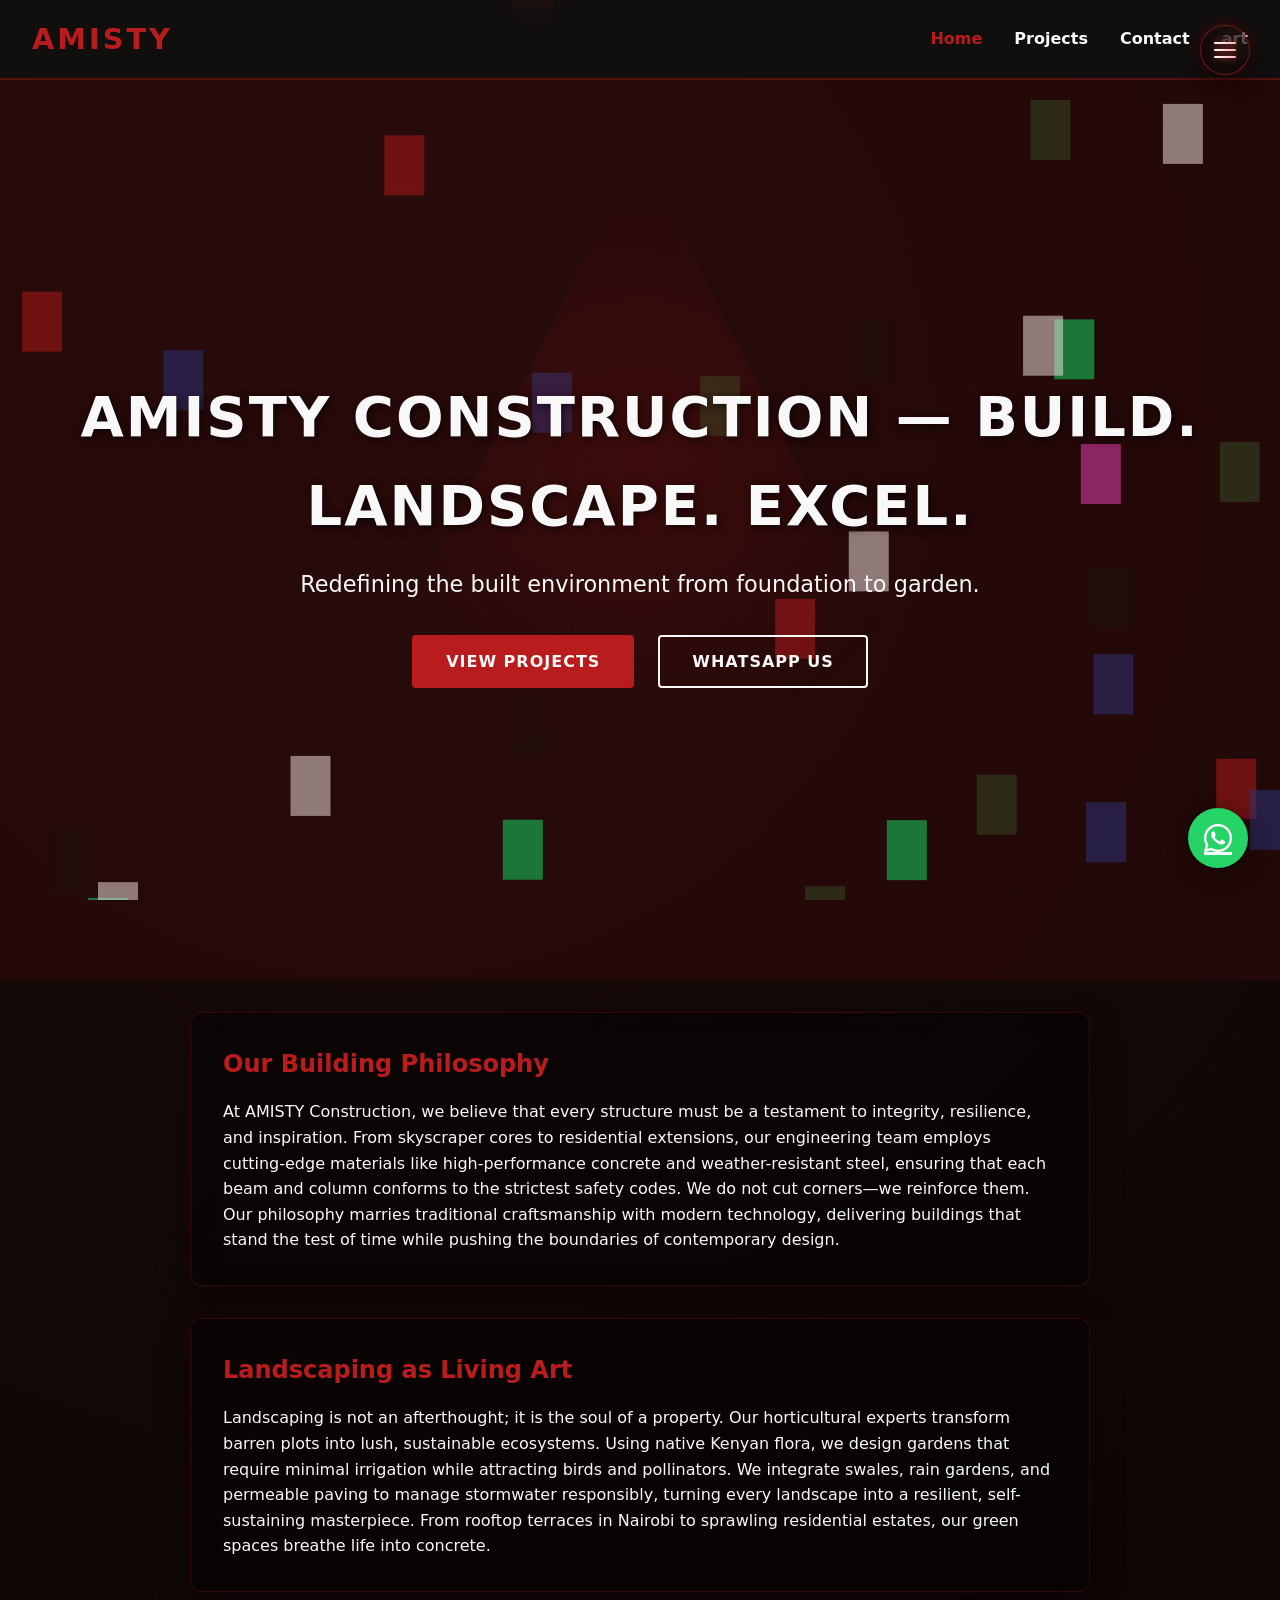
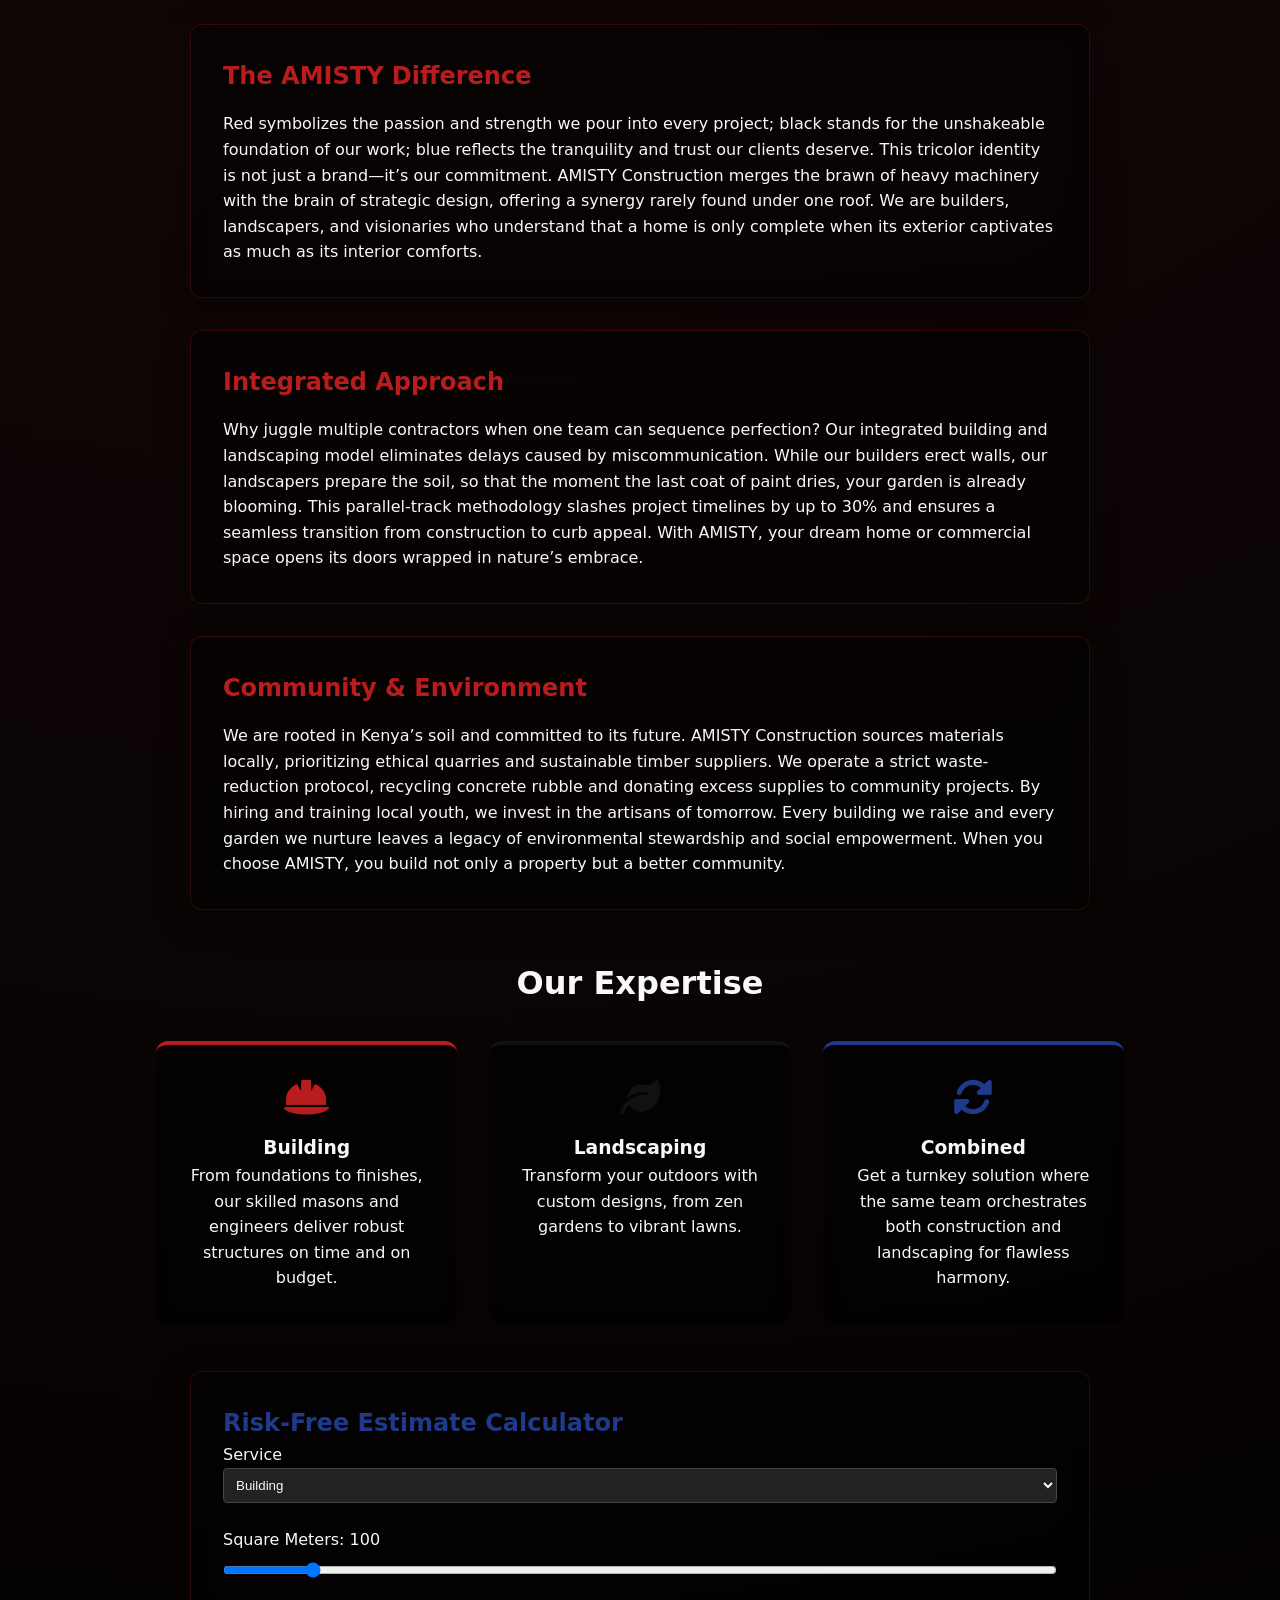
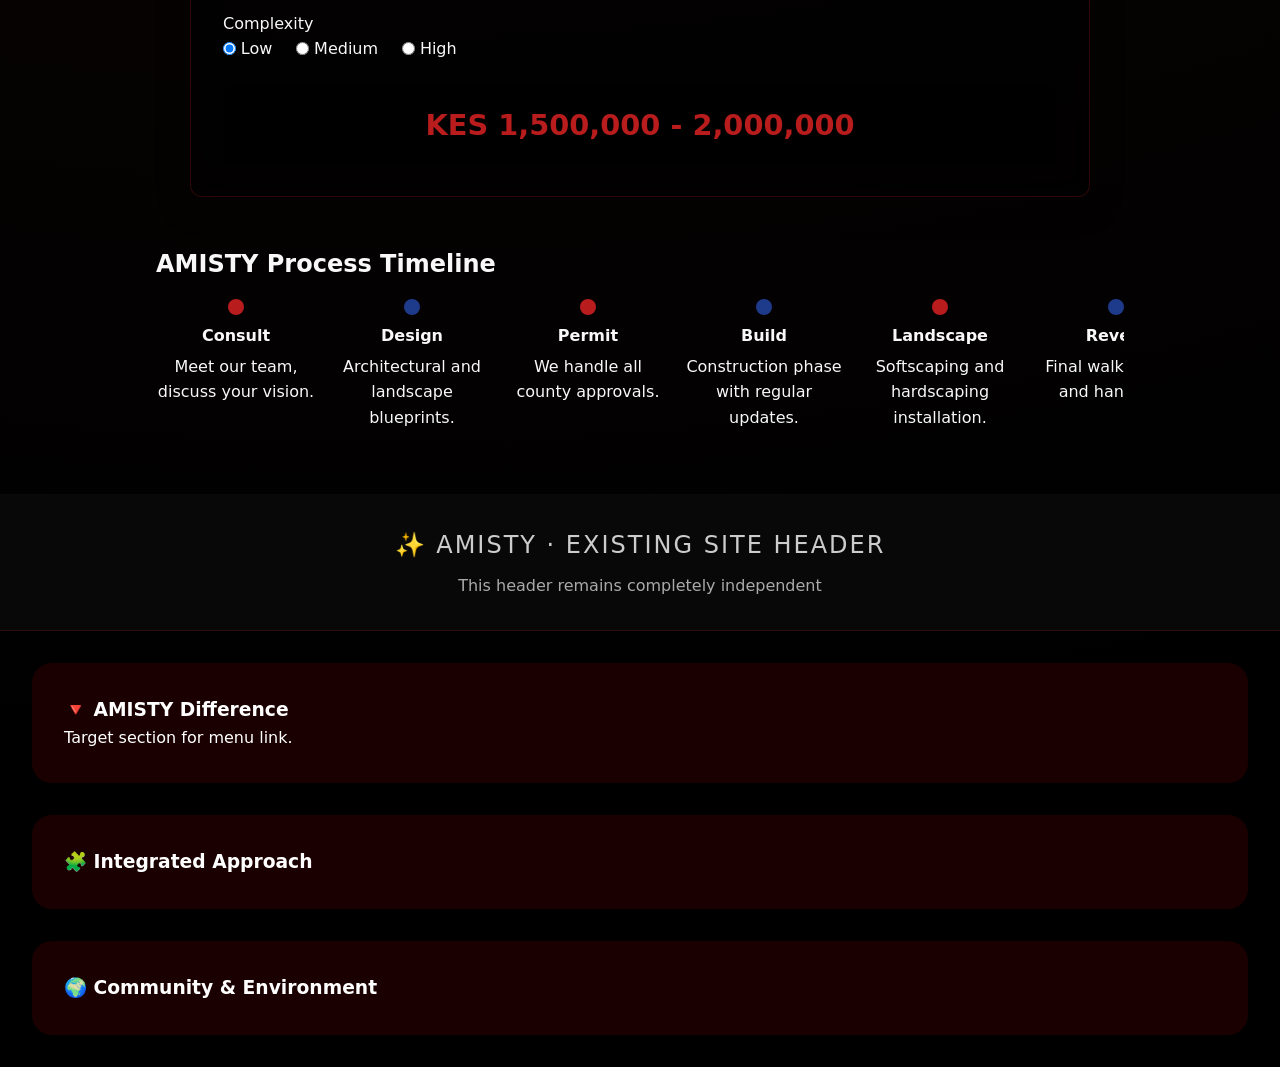
==== index.html @ 43aec853 "Add files via upload" ====
<!DOCTYPE html>
<html lang="en">
<head>



  <!-- ============ SEO & GOOGLE INDEXING META TAGS ============ -->
<!-- Primary Meta Tags -->
<meta name="title" content="AMISTY Construction | Professional Building & Landscaping Services Kenya">
<meta name="description" content="AMISTY Construction offers professional building and landscaping services in Kenya. Transform your space with expert construction, renovation, and landscape design. Contact us at 0705455312.">
<meta name="keywords" content="construction Kenya, building services Kenya, landscaping Kenya, AMISTY construction, Nairobi construction, building contractors Kenya, landscape design Kenya, home renovation Kenya">
<meta name="author" content="AMISTY Construction">
<meta name="robots" content="index, follow, max-snippet:-1, max-image-preview:large, max-video-preview:-1">
<meta name="googlebot" content="index, follow">
<meta name="language" content="English">
<meta name="revisit-after" content="7 days">
<meta name="rating" content="General">

<!-- Open Graph / Facebook -->
<meta property="og:type" content="website">
<meta property="og:url" content="https://amisty.co.ke/">
<meta property="og:title" content="AMISTY Construction | Professional Building & Landscaping Services">
<meta property="og:description" content="Transform your space with AMISTY Construction. Expert building, renovation, and landscaping services in Kenya. Quality craftsmanship guaranteed.">
<meta property="og:image" content="https://amisty.co.ke/images/amisty-og-image.jpg">
<meta property="og:site_name" content="AMISTY Construction">
<meta property="og:locale" content="en_KE">
<meta property="og:image:width" content="1200">
<meta property="og:image:height" content="630">

<!-- Twitter -->
<meta property="twitter:card" content="summary_large_image">
<meta property="twitter:url" content="https://amisty.co.ke/">
<meta property="twitter:title" content="AMISTY Construction | Building & Landscaping Kenya">
<meta property="twitter:description" content="Professional building and landscaping services in Kenya. Quality construction, renovation, and landscape design.">
<meta property="twitter:image" content="https://amisty.co.ke/images/amisty-og-image.jpg">

<!-- Geo Tags for Kenya -->
<meta name="geo.region" content="KE">
<meta name="geo.placename" content="Nairobi">
<meta name="geo.position" content="-1.2921;36.8219">
<meta name="ICBM" content="-1.2921, 36.8219">

<!-- Canonical URL -->
<link rel="canonical" href="https://amisty.co.ke/">

<!-- Google Site Verification (Replace with your code from Google Search Console) -->
<meta name="google-site-verification" content="YOUR_GOOGLE_VERIFICATION_CODE">

<!-- Schema.org Structured Data -->
<script type="application/ld+json">
{
  "@context": "https://schema.org",
  "@type": "LocalBusiness",
  "name": "AMISTY Construction",
  "description": "Professional building and landscaping services in Kenya",
  "url": "https://amisty.co.ke",
  "telephone": "+254705455312",
  "email": "hello@amisty.co.ke",
  "address": {
    "@type": "PostalAddress",
    "addressLocality": "Nairobi",
    "addressCountry": "KE"
  },
  "openingHoursSpecification": [
    {
      "@type": "OpeningHoursSpecification",
      "dayOfWeek": ["Monday", "Tuesday", "Wednesday", "Thursday", "Friday"],
      "opens": "08:00",
      "closes": "18:00"
    },
    {
      "@type": "OpeningHoursSpecification",
      "dayOfWeek": "Saturday",
      "opens": "09:00",
      "closes": "14:00"
    }
  ],
  "priceRange": "$$",
  "areaServed": {
    "@type": "Country",
    "name": "Kenya"
  },
  "sameAs": [
    "https://www.facebook.com/amistyconstruction",
    "https://www.instagram.com/amistyconstruction",
    "https://twitter.com/amistybuild"
  ]
}
</script>

<!-- Favicon -->
<link rel="icon" type="image/x-icon" href="/favicon.ico">
<link rel="apple-touch-icon" href="/apple-touch-icon.png">

<!-- PWA Manifest -->
<link rel="manifest" href="/manifest.json">



  <meta charset="UTF-8">
  <meta name="viewport" content="width=device-width, initial-scale=1.0">
  <title>AMISTY Construction - Home</title>
  <link href="https://fonts.googleapis.com/css2?family=Montserrat:wght@400;600;700;900&display=swap" rel="stylesheet">
  <link rel="stylesheet" href="https://cdnjs.cloudflare.com/ajax/libs/font-awesome/6.0.0-beta3/css/all.min.css">
  <link rel="stylesheet" href="css/style-home.css">
</head>
<body>
  <canvas id="bg-canvas"></canvas>
  <div class="tilt-shape"></div>

  <header class="site-header">
    <div class="logo">AMISTY</div>
    <button class="hamburger" aria-label="Menu">&#9776;</button>
    <nav class="main-nav">
      <ul>
        <li><a href="index.html" class="active">Home</a></li>
        <li><a href="projects.html">Projects</a></li>
        <li><a href="contact.html">Contact</a></li>
                <li><a href="#art">art</a></li>
      </ul>
    </nav>
  </header>

  <a href="https://wa.me/254705455312?text=Hello%20AMISTY%20Construction%2C%20I%27m%20interested%20in%20your%20services.%20Please%20contact%20me." class="whatsapp-float" target="_blank" rel="noopener" aria-label="WhatsApp">
    <i class="fab fa-whatsapp"></i>
  </a>

  <main>
    <!-- Hero Video Section -->
    <section class="hero">
      <video autoplay muted loop playsinline class="hero-video">
        <source src="constructionvideo.mp4" type="video/mp4">
      </video>
      <div class="hero-overlay"></div>



</div>

      <div class="hero-content">
        <h1>AMISTY CONSTRUCTION — BUILD. LANDSCAPE. EXCEL.</h1>
        <p class="hero-sub">Redefining the built environment from foundation to garden.</p>
        <div class="hero-buttons">
          <a href="projects.html" class="btn btn-red">View Projects</a>
          <a href="https://wa.me/254705455312?text=Hello%20AMISTY%20Construction%2C%20I%27m%20interested%20in%20your%20services.%20Please%20contact%20me." class="btn btn-outline">WhatsApp Us</a>
        </div>
      </div>
    </section>

    <!-- Content Paragraphs -->
    <section id="philosophy" class="content-section glass-card fade-in">
      <h2>Our Building Philosophy</h2>
      <p>At AMISTY Construction, we believe that every structure must be a testament to integrity, resilience, and inspiration. From skyscraper cores to residential extensions, our engineering team employs cutting-edge materials like high-performance concrete and weather-resistant steel, ensuring that each beam and column conforms to the strictest safety codes. We do not cut corners—we reinforce them. Our philosophy marries traditional craftsmanship with modern technology, delivering buildings that stand the test of time while pushing the boundaries of contemporary design.</p>
    </section>

    <section id="art" class="content-section glass-card fade-in">
      <h2>Landscaping as Living Art</h2>
      <p>Landscaping is not an afterthought; it is the soul of a property. Our horticultural experts transform barren plots into lush, sustainable ecosystems. Using native Kenyan flora, we design gardens that require minimal irrigation while attracting birds and pollinators. We integrate swales, rain gardens, and permeable paving to manage stormwater responsibly, turning every landscape into a resilient, self-sustaining masterpiece. From rooftop terraces in Nairobi to sprawling residential estates, our green spaces breathe life into concrete.</p>
    </section>

    <section id="difference" class="content-section glass-card fade-in">
      <h2>The AMISTY Difference</h2>
      <p>Red symbolizes the passion and strength we pour into every project; black stands for the unshakeable foundation of our work; blue reflects the tranquility and trust our clients deserve. This tricolor identity is not just a brand—it’s our commitment. AMISTY Construction merges the brawn of heavy machinery with the brain of strategic design, offering a synergy rarely found under one roof. We are builders, landscapers, and visionaries who understand that a home is only complete when its exterior captivates as much as its interior comforts.</p>
    </section>

    <section id="iapproach" class="content-section glass-card fade-in">
      <h2>Integrated Approach</h2>
      <p>Why juggle multiple contractors when one team can sequence perfection? Our integrated building and landscaping model eliminates delays caused by miscommunication. While our builders erect walls, our landscapers prepare the soil, so that the moment the last coat of paint dries, your garden is already blooming. This parallel-track methodology slashes project timelines by up to 30% and ensures a seamless transition from construction to curb appeal. With AMISTY, your dream home or commercial space opens its doors wrapped in nature’s embrace.</p>
    </section>

    <section id="environment" class="content-section glass-card fade-in">
      <h2>Community & Environment</h2>
      <p>We are rooted in Kenya’s soil and committed to its future. AMISTY Construction sources materials locally, prioritizing ethical quarries and sustainable timber suppliers. We operate a strict waste-reduction protocol, recycling concrete rubble and donating excess supplies to community projects. By hiring and training local youth, we invest in the artisans of tomorrow. Every building we raise and every garden we nurture leaves a legacy of environmental stewardship and social empowerment. When you choose AMISTY, you build not only a property but a better community.</p>
    </section>

    <!-- Dual-service split -->
    <section class="service-split fade-in">
      <h2>Our Expertise</h2>
      <div class="service-cards">
        <div class="service-card building">
          <i class="fas fa-hard-hat"></i>
          <h3>Building</h3>
          <p>From foundations to finishes, our skilled masons and engineers deliver robust structures on time and on budget.</p>
        </div>
        <div class="service-card landscaping">
          <i class="fas fa-leaf"></i>
          <h3>Landscaping</h3>
          <p>Transform your outdoors with custom designs, from zen gardens to vibrant lawns.</p>
        </div>
        <div class="service-card combined">
          <i class="fas fa-sync-alt"></i>
          <h3>Combined</h3>
          <p>Get a turnkey solution where the same team orchestrates both construction and landscaping for flawless harmony.</p>
        </div>
      </div>
    </section>

    <!-- Risk-free Estimate Calculator -->
    <section class="calculator glass-card fade-in">
      <h2>Risk-Free Estimate Calculator</h2>
      <form id="estimate-form">
        <div class="form-group">
          <label for="service">Service</label>
          <select id="service" name="service">
            <option value="building">Building</option>
            <option value="landscaping">Landscaping</option>
            <option value="both">Both</option>
          </select>
        </div>
        <div class="form-group">
          <label for="sqm">Square Meters: <span id="sqm-value">100</span></label>
          <input type="range" id="sqm" name="sqm" min="10" max="1000" value="100" step="10">
        </div>
        <fieldset class="complexity-group">
          <legend>Complexity</legend>
          <label class="radio-label"><input type="radio" name="complexity" value="low" checked> Low</label>
          <label class="radio-label"><input type="radio" name="complexity" value="med"> Medium</label>
          <label class="radio-label"><input type="radio" name="complexity" value="high"> High</label>
        </fieldset>
        <div id="estimate-result" class="estimate-output">KES 2,500,000 - 3,200,000</div>
      </form>
    </section>

    <!-- Process Timeline -->
    <section class="process fade-in">
      <h2>AMISTY Process Timeline</h2>
      <div class="timeline">
        <div class="step">
          <div class="dot red-dot"></div>
          <span class="step-title">Consult</span>
          <p>Meet our team, discuss your vision.</p>
        </div>
        <div class="step">
          <div class="dot blue-dot"></div>
          <span class="step-title">Design</span>
          <p>Architectural and landscape blueprints.</p>
        </div>
        <div class="step">
          <div class="dot red-dot"></div>
          <span class="step-title">Permit</span>
          <p>We handle all county approvals.</p>
        </div>
        <div class="step">
          <div class="dot blue-dot"></div>
          <span class="step-title">Build</span>
          <p>Construction phase with regular updates.</p>
        </div>
        <div class="step">
          <div class="dot red-dot"></div>
          <span class="step-title">Landscape</span>
          <p>Softscaping and hardscaping installation.</p>
        </div>
        <div class="step">
          <div class="dot blue-dot"></div>
          <span class="step-title">Reveal</span>
          <p>Final walkthrough and handover.</p>
        </div>
      </div>
    </section>
  </main>














 <style>
    * {
      margin: 0;
      padding: 0;
      box-sizing: border-box;
    }

    body {
      /* Dark background to make glass effect visible */
      background: #0a0a0a;
      font-family: 'Segoe UI', 'Inter', system-ui, -apple-system, sans-serif;
      min-height: 100vh;
      margin: 0;
      /* Optional subtle radial gradient for depth */
      background: radial-gradient(circle at 30% 10%, #1a0a0a, #000000 90%);
    }

    /* Example existing content / header (completely unaffected by menu) */
    .demo-existing-header {
      color: white;
      padding: 2rem;
      text-align: center;
      background: rgba(255, 255, 255, 0.03);
      backdrop-filter: blur(12px);
      border-bottom: 1px solid rgba(255, 50, 50, 0.15);
      margin-bottom: 2rem;
    }

    .demo-existing-header h2 {
      font-weight: 400;
      letter-spacing: 2px;
      color: #ccc;
    }

    .demo-content {
      color: rgba(255, 255, 255, 0.7);
      max-width: 700px;
      margin: 0 auto;
      padding: 1rem 2rem;
      line-height: 1.6;
    }

    /* ---------- MENU BUTTON (Top Right) ---------- */
    .menu-toggle {
      position: fixed;
      top: 25px;
      right: 30px;
      z-index: 1001; /* Above overlay and menu panel */
      width: 50px;
      height: 50px;
      background: rgba(20, 0, 0, 0.45);
      backdrop-filter: blur(18px);
      -webkit-backdrop-filter: blur(18px);
      border: 1px solid rgba(200, 40, 40, 0.5);
      border-radius: 50%;
      display: flex;
      align-items: center;
      justify-content: center;
      cursor: pointer;
      transition: all 0.3s ease;
      box-shadow: 0 8px 20px rgba(0, 0, 0, 0.6), 0 0 15px rgba(220, 20, 20, 0.3);
      transform: translateZ(0);
    }

    .menu-toggle:hover {
      background: rgba(40, 0, 0, 0.6);
      border-color: rgba(255, 60, 60, 0.8);
      box-shadow: 0 10px 25px rgba(255, 0, 0, 0.5), 0 0 25px rgba(255, 0, 0, 0.4);
      transform: scale(1.06);
    }

    /* Hamburger lines inside button */
    .hamburgercontenterr {
      display: flex;
      flex-direction: column;
      justify-content: center;
      align-items: center;
      width: 22px;
      height: 18px;
      gap: 5px;
      transition: 0.25s ease-in-out;
      pointer-events: none;
    }

    .hamburgercontenterr span {
      display: block;
      width: 22px;
      height: 2px;
      background: #ffffff;
      border-radius: 4px;
      transition: all 0.3s cubic-bezier(0.68, -0.3, 0.27, 1.3);
      box-shadow: 0 0 6px rgba(255, 80, 80, 0.7);
      background: linear-gradient(90deg, #fff, #ffb0b0);
    }

    /* Active state for menu button (when menu is open) */
    .menu-toggle.active .hamburgercontenterr span:nth-child(1) {
      transform: translateY(7px) rotate(45deg);
      background: #ff4d4d;
      box-shadow: 0 0 10px #ff1a1a;
    }

    .menu-toggle.active .hamburgercontenterr span:nth-child(2) {
      opacity: 0;
      transform: scaleX(0);
    }

    .menu-toggle.active .hamburgercontenterr span:nth-child(3) {
      transform: translateY(-7px) rotate(-45deg);
      background: #ff4d4d;
      box-shadow: 0 0 10px #ff1a1a;
    }

    /* ---------- POPUP MENU PANEL (Glassmorphism) ---------- */
    .popup-menu {
      position: fixed;
      top: 30px;
      right: 30px; /* positioned near button */
      width: 290px;
      background: rgba(8, 0, 0, 0.35);
      backdrop-filter: blur(25px) saturate(180%);
      -webkit-backdrop-filter: blur(25px) saturate(180%);
      background: rgba(10, 0, 0, 0.4);
      border: 1px solid rgba(255, 60, 60, 0.35);
      border-radius: 32px;
      box-shadow: 0 30px 50px rgba(0, 0, 0, 0.8), 0 0 0 1px rgba(200, 30, 30, 0.4), 0 0 35px rgba(255, 0, 0, 0.3);
      padding: 1.8rem 1.5rem 1.5rem;
      z-index: 1000;
      opacity: 0;
      visibility: hidden;
      transform: translateY(-15px) scale(0.96);
      transition: opacity 0.3s ease, transform 0.35s cubic-bezier(0.2, 0.9, 0.4, 1), visibility 0.3s;
      pointer-events: none;
      color: #fff;
    }

    /* When menu is open */
    .popup-menu.active {
      opacity: 1;
      visibility: visible;
      transform: translateY(0) scale(1);
      pointer-events: auto;
    }

    /* Menu header */
    .menu-header {
      border-bottom: 1px solid rgba(255, 70, 70, 0.45);
      padding-bottom: 0.8rem;
      margin-bottom: 1.4rem;
      display: flex;
      align-items: center;
      justify-content: space-between;
    }

    .menu-header h1 {
      font-size: 1.9rem;
      font-weight: 500;
      letter-spacing: 3px;
      color: #ffffff;
      text-shadow: 0 0 15px #ff3a3a;
      background: linear-gradient(to right, #fff, #ffaaaa);
      -webkit-background-clip: text;
      -webkit-text-fill-color: transparent;
      background-clip: text;
      margin: 0;
    }

    /* Optional decorative red line */
    .menu-header::after {
      content: "♦";
      color: #e63946;
      font-size: 1.2rem;
      opacity: 0.8;
      text-shadow: 0 0 8px red;
    }

    /* Menu links list */
    .menu-links {
      list-style: none;
      display: flex;
      flex-direction: column;
      gap: 0.7rem;
    }

    .menu-links li {
      opacity: 0;
      transform: translateX(12px);
      transition: opacity 0.3s ease, transform 0.35s ease;
    }

    /* Staggered animation when menu opens */
    .popup-menu.active .menu-links li {
      opacity: 1;
      transform: translateX(0);
    }

    .popup-menu.active .menu-links li:nth-child(1) { transition-delay: 0.05s; }
    .popup-menu.active .menu-links li:nth-child(2) { transition-delay: 0.1s; }
    .popup-menu.active .menu-links li:nth-child(3) { transition-delay: 0.15s; }
    .popup-menu.active .menu-links li:nth-child(4) { transition-delay: 0.2s; }
    .popup-menu.active .menu-links li:nth-child(5) { transition-delay: 0.25s; }

    .menu-link {
      display: block;
      padding: 0.85rem 1.2rem;
      color: rgba(255, 255, 255, 0.9);
      text-decoration: none;
      font-weight: 450;
      font-size: 1.05rem;
      letter-spacing: 0.8px;
      border-radius: 18px;
      background: rgba(255, 255, 255, 0.02);
      backdrop-filter: blur(8px);
      -webkit-backdrop-filter: blur(8px);
      border: 1px solid rgba(255, 100, 100, 0.25);
      transition: all 0.25s ease;
      position: relative;
      display: flex;
      align-items: center;
      gap: 0.6rem;
      text-shadow: 0 0 5px black;
      box-shadow: 0 4px 12px rgba(0, 0, 0, 0.4);
    }

    /* Red accent left line on hover */
    .menu-link::before {
      content: "";
      position: absolute;
      left: 0;
      top: 15%;
      height: 70%;
      width: 3px;
      background: #ff3131;
      border-radius: 0 4px 4px 0;
      transform: scaleY(0);
      transition: transform 0.25s ease;
      box-shadow: 0 0 12px #ff0000;
    }

    .menu-link:hover {
      background: rgba(180, 20, 20, 0.25);
      border-color: rgba(255, 80, 80, 0.8);
      color: #ffffff;
      transform: translateX(5px);
      box-shadow: 0 0 20px rgba(255, 0, 0, 0.5);
      text-shadow: 0 0 8px #ff4d4d;
    }

    .menu-link:hover::before {
      transform: scaleY(1);
    }

    /* Optional small icon style (using font awesome unicode or just text) */
    .menu-link i {
      font-size: 0.9rem;
      color: #ff7b7b;
      width: 18px;
      text-align: center;
      transition: color 0.2s;
    }

    .menu-link:hover i {
      color: #ffffff;
      text-shadow: 0 0 6px red;
    }

    /* ---------- OVERLAY (behind menu, closes on click) ---------- */
    .menu-overlayy {
      position: fixed;
      top: 0;
      left: 0;
      width: 100%;
      height: 100%;
      background: rgba(0, 0, 0, 0.5);
      backdrop-filter: blur(3px);
      -webkit-backdrop-filter: blur(3px);
      z-index: 999;
      opacity: 0;
      visibility: hidden;
      transition: opacity 0.3s ease, visibility 0.3s;
      pointer-events: none;
    }

    .menu-overlayy.active {
      opacity: 1;
      visibility: visible;
      pointer-events: auto;
    }

    /* Responsive adjustments */
    @media (max-width: 480px) {
      .menu-toggle {
        top: 18px;
        right: 18px;
        width: 46px;
        height: 46px;
      }
      .popup-menu {
        right: 15px;
        top: 20px;
        width: 260px;
        padding: 1.5rem 1.2rem;
        border-radius: 28px;
      }
    }

    /* Optional extra styling for demo sections to show they're independent */
    .philosophy-section {
      background: rgba(255, 255, 255, 0.03);
      backdrop-filter: blur(5px);
      padding: 2rem;
      margin: 2rem 0;
      border-radius: 20px;
      border: 1px solid rgba(255, 50, 50, 0.2);
    }
  </style>
</head>
<body>
  <!-- ========================================== -->
  <!-- ANY EXISTING HEADER OR MENU (UNTOUCHED)    -->
  <!-- ========================================== -->
  <div class="demo-existing-header">
    <h2>✨ AMISTY · EXISTING SITE HEADER</h2>
    <p style="color:#aaa; margin-top:0.5rem;">This header remains completely independent</p>
  </div>


  <!-- ========================================== -->
  <!-- MENU BUTTON (fixed top right)              -->
  <!-- ========================================== -->
  <div id="menuButton" class="menu-toggle">
    <div class="hamburgercontenterr">
      <span></span>
      <span></span>
      <span></span>
    </div>
  </div>

  <!-- ========================================== -->
  <!-- POPOUT MENU PANEL (glassmorphism)          -->
  <!-- ========================================== -->
  <div id="popupMenu" class="popup-menu">
    <div class="menu-header">
      <h1>Menu</h1>
    </div>
    <ul class="menu-links">
      <li><a href="#philosophy" class="menu-link"><i class="fas fa-seedling"></i> Our philosophy</a></li>
      <li><a href="#art" class="menu-link"><i class="fas fa-palette"></i> Living Art</a></li>
      <li><a href="#difference" class="menu-link"><i class="fas fa-gem"></i> AMISTY Difference</a></li>
      <li><a href="#iapproach" class="menu-link"><i class="fas fa-cubes"></i> Integrated Approach</a></li>
      <li><a href="#environment" class="menu-link"><i class="fas fa-globe"></i> Community & Environment</a></li>
    </ul>
  </div>

  <!-- ========================================== -->
  <!-- OVERLAY (closes menu when clicked)         -->
  <!-- ========================================== -->
  <div id="menuOverlayy" class="menu-overlayy"></div>

  <!-- ========================================== -->
  <!-- JAVASCRIPT FOR MENU TOGGLE                 -->
  <!-- ========================================== -->
  <script>
    (function() {
      // Get DOM elements
      const menuButton = document.getElementById('menuButton');
      const popupMenu = document.getElementById('popupMenu');
      const overlay = document.getElementById('menuOverlayy');
      
      // Helper to check if menu is currently open
      function isMenuOpen() {
        return popupMenu.classList.contains('active');
      }

      // Open menu function
      function openMenu() {
        popupMenu.classList.add('active');
        overlay.classList.add('active');
        menuButton.classList.add('active');
        
        // Optional: accessibility / focus trap could be added
      }

      // Close menu function
      function closeMenu() {
        popupMenu.classList.remove('active');
        overlay.classList.remove('active');
        menuButton.classList.remove('active');
      }

      // Toggle menu based on current state
      function toggleMenu(event) {
        // Prevent event from bubbling to other elements that might interfere
        if (event) event.stopPropagation();
        if (isMenuOpen()) {
          closeMenu();
        } else {
          openMenu();
        }
      }

      // Event listener for menu button click
      menuButton.addEventListener('click', toggleMenu);

      // Overlay click closes menu
      overlay.addEventListener('click', function(e) {
        // Only close if overlay itself is clicked (not children)
        if (e.target === overlay) {
          closeMenu();
        }
      });

      // Close menu when a menu link is clicked (smooth navigation + close)
      const menuLinks = document.querySelectorAll('.menu-link');
      menuLinks.forEach(link => {
        link.addEventListener('click', function(e) {
          // We allow default anchor behavior (scrolling to section)
          // Close the menu after a tiny delay to let anchor work
          // But we also want to avoid any race conditions.
          // Using setTimeout to ensure the click registers for navigation
          closeMenu();
          
          // Optional: if you want to prevent default and implement smooth scroll yourself:
          // e.preventDefault();
          // const targetId = this.getAttribute('href').substring(1);
          // const targetElement = document.getElementById(targetId);
          // if (targetElement) {
          //   targetElement.scrollIntoView({ behavior: 'smooth' });
          // }
          // But default works fine with # links.
        });
      });

      // Close menu when pressing Escape key (accessibility)
      document.addEventListener('keydown', function(e) {
        if (e.key === 'Escape' && isMenuOpen()) {
          closeMenu();
          // Optionally return focus to menu button
          menuButton.focus();
        }
      });

      // Prevent menu panel clicks from closing (stop propagation)
      popupMenu.addEventListener('click', function(e) {
        e.stopPropagation();
      });

      // Additional: if user clicks outside menu container on body (but overlay handles it)
      // We ensure that clicking on menu button again toggles correctly.
      
      // Fix for any edge case: if window resizes etc, menu stays functional.
      console.log('🔥 Glassmorphism red/black popup menu ready. Place anywhere in HTML.');
    })();
  </script>

  <!-- Additional hidden sections for anchor links to demonstrate -->
  <div id="difference" style="padding:2rem; color:white; background:rgba(255,0,0,0.1); margin:2rem; border-radius:20px;">
    <h3>🔻 AMISTY Difference</h3>
    <p>Target section for menu link.</p>
  </div>
  <div id="iapproach" style="padding:2rem; color:white; background:rgba(255,0,0,0.1); margin:2rem; border-radius:20px;">
    <h3>🧩 Integrated Approach</h3>
  </div>
  <div id="environment" style="padding:2rem; color:white; background:rgba(255,0,0,0.1); margin:2rem; border-radius:20px;">
    <h3>🌍 Community & Environment</h3>
  </div>















  <script src="js/home.js"></script>
</body>
</html>
---- css/style-home.css ----
* {
  margin: 0;
  padding: 0;
  box-sizing: border-box;
}

body {
  font-family: 'Montserrat', sans-serif;
  background-color: #111111;
  color: #F8F8F8;
  overflow-x: hidden;
  position: relative;
  line-height: 1.6;
}

/* Background canvas & tilt shape */
#bg-canvas {
  position: fixed;
  top: 0;
  left: 0;
  width: 100%;
  height: 100%;
  z-index: -2;
  pointer-events: none;
}

.tilt-shape {
  position: fixed;
  top: 50%;
  left: 50%;
  width: 600px;
  height: 600px;
  background: radial-gradient(circle at center, rgba(185,28,28,0.15) 0%, transparent 70%);
  clip-path: polygon(50% 0%, 0% 100%, 100% 100%);
  transform: translate(-50%, -50%);
  z-index: -1;
  pointer-events: none;
  transition: transform 0.1s ease-out;
}

/* Header & Navigation */
.site-header {
  display: flex;
  justify-content: space-between;
  align-items: center;
  padding: 1rem 2rem;
  background: rgba(17,17,17,0.8);
  backdrop-filter: blur(10px);
  position: sticky;
  top: 0;
  z-index: 100;
  border-bottom: 2px solid rgba(185,28,28,0.4);
}

.logo {
  font-size: 1.8rem;
  font-weight: 900;
  letter-spacing: 3px;
  color: #B91C1C;
}

.hamburger {
  display: none;
  font-size: 2rem;
  background: none;
  border: none;
  color: #F8F8F8;
  cursor: pointer;
}

.main-nav ul {
  list-style: none;
  display: flex;
  gap: 2rem;
}

.main-nav a {
  color: #F8F8F8;
  text-decoration: none;
  font-weight: 600;
  transition: color 0.3s;
}

.main-nav a:hover,
.main-nav a.active {
  color: #B91C1C;
}

/* WhatsApp float */
.whatsapp-float {
  position: fixed;
  bottom: 2rem;
  right: 2rem;
  background: #25D366;
  width: 60px;
  height: 60px;
  border-radius: 50%;
  display: flex;
  align-items: center;
  justify-content: center;
  color: white;
  font-size: 2rem;
  box-shadow: 0 4px 20px rgba(0,0,0,0.5);
  z-index: 200;
  transition: transform 0.3s;
}

.whatsapp-float:hover {
  transform: scale(1.1);
}

/* Hero */
.hero {
  position: relative;
  height: 100vh;
  display: flex;
  align-items: center;
  justify-content: center;
  overflow: hidden;
}

.hero-video {
  position: absolute;
  top: 0;
  left: 0;
  width: 100%;
  height: 100%;
  object-fit: cover;
  z-index: -1;
}

.hero-overlay {
  position: absolute;
  top: 0;
  left: 0;
  width: 100%;
  height: 100%;
  background: rgba(185, 28, 28, 0.096);
  z-index: 0;
}




















.hero-content {
  position: relative;
  z-index: 1;
  text-align: center;
  padding: 0 1rem;
}

.hero-content h1 {
  font-size: 3.5rem;
  font-weight: 900;
  letter-spacing: 2px;
  margin-bottom: 1rem;
  text-shadow: 2px 2px 8px rgba(0,0,0,0.7);
}

.hero-sub {
  font-size: 1.4rem;
  margin-bottom: 2rem;
}

.hero-buttons {
  display: flex;
  gap: 1.5rem;
  justify-content: center;
  flex-wrap: wrap;
}

/* Buttons */
.btn {
  display: inline-block;
  padding: 0.75rem 2rem;
  border-radius: 4px;
  font-weight: 700;
  text-decoration: none;
  text-transform: uppercase;
  letter-spacing: 1px;
  transition: all 0.3s;
  cursor: pointer;
  border: 2px solid transparent;
}

.btn-red {
  background: #B91C1C;
  color: #F8F8F8;
  border-color: #B91C1C;
}

.btn-red:hover {
  background: #a11414;
  border-color: #a11414;
}

.btn-outline {
  background: transparent;
  color: #F8F8F8;
  border-color: #F8F8F8;
}

.btn-outline:hover {
  background: #F8F8F8;
  color: #111;
}

/* Glassmorphism cards */
.glass-card {
  background: rgba(0,0,0,0.5);
  backdrop-filter: blur(12px);
  border: 1px solid rgba(185,28,28,0.25);
  border-radius: 12px;
  box-shadow: 0 8px 32px rgba(0,0,0,0.4);
  padding: 2rem;
  margin: 2rem auto;
  max-width: 900px;


animation-name: swing;
animation-duration: 5s;
animation-iteration-count: infinite;
animation-timing-function: linear;



}

@keyframes swing{

0%{margin-top: 10px;}
50%{margin-top: 13px;}
100%{margin-top: 10px}

}


/* Content sections */
.content-section h2 {
  color: #B91C1C;
  margin-bottom: 1rem;
}

/* Service split */
.service-split {
  max-width: 1000px;
  margin: 3rem auto;
  padding: 0 1rem;
}

.service-split h2 {
  text-align: center;
  font-size: 2rem;
  margin-bottom: 2rem;
  color: #F8F8F8;
}

.service-cards {
  display: flex;
  gap: 2rem;
  justify-content: center;
  flex-wrap: wrap;
}

.service-card {
  background: rgba(0,0,0,0.6);
  backdrop-filter: blur(8px);
  border-radius: 12px;
  padding: 2rem;
  flex: 1 1 250px;
  text-align: center;
  transition: transform 0.3s;
  border-top: 4px solid;
}

.service-card.building {
  border-color: #B91C1C;
}

.service-card.landscaping {
  border-color: #111111;
}

.service-card.combined {
  border-color: #1E3A8A;
}

.service-card i {
  font-size: 2.5rem;
  margin-bottom: 1rem;
}

.service-card.building i { color: #B91C1C; }
.service-card.landscaping i { color: #111111; }
.service-card.combined i { color: #1E3A8A; }

.service-card:hover {
  transform: translateY(-10px);
}

/* Calculator */
.calculator h2 {
  color: #1E3A8A;
}

#estimate-form {
  display: grid;
  gap: 1.5rem;
}

.form-group {
  display: flex;
  flex-direction: column;
}

select, input[type=range] {
  padding: 0.5rem;
  background: #222;
  color: #F8F8F8;
  border: 1px solid #444;
  border-radius: 4px;
}

.complexity-group {
  border: none;
  display: flex;
  gap: 1.5rem;
  align-items: center;
  flex-wrap: wrap;
}

.radio-label {
  display: flex;
  align-items: center;
  gap: 0.3rem;
  cursor: pointer;
}

.estimate-output {
  font-size: 1.8rem;
  font-weight: 700;
  color: #B91C1C;
  background: rgba(0,0,0,0.4);
  padding: 1rem;
  border-radius: 8px;
  text-align: center;
}

/* Timeline */
.process {
  max-width: 1000px;
  margin: 3rem auto;
  padding: 0 1rem;
}

.timeline {
  display: flex;
  gap: 1rem;
  overflow-x: auto;
  padding: 1rem 0;
  scroll-snap-type: x mandatory;
}

.step {
  flex: 0 0 160px;
  text-align: center;
  scroll-snap-align: start;
}

.dot {
  width: 16px;
  height: 16px;
  border-radius: 50%;
  margin: 0 auto 0.5rem;
}

.red-dot { background: #B91C1C; }
.blue-dot { background: #1E3A8A; }

.step-title {
  font-weight: 700;
  display: block;
  margin-bottom: 0.3rem;
}

/* Scroll animations */
.fade-in, .zoom-in {
  opacity: 0;
  transform: translateY(30px);
  transition: opacity 0.6s ease, transform 0.6s ease;
}

.fade-in.visible, .zoom-in.visible {
  opacity: 1;
  transform: translateY(0);
}

.zoom-in { transform: scale(0.95); }
.zoom-in.visible { transform: scale(1); }

/* Responsive */
@media (max-width: 768px) {
  .hamburger { display: block; }
  .main-nav {
    position: fixed;
    top: 0;
    left: -100%;
    width: 70%;
    height: 100vh;
    background: rgba(0,0,0,0.95);
    backdrop-filter: blur(10px);
    flex-direction: column;
    padding: 2rem;
    transition: left 0.3s;
    z-index: 99;
  }
  .main-nav.active { left: 0; }
  .main-nav ul { flex-direction: column; gap: 1.5rem; }

  .hero-content h1 { font-size: 2.2rem; }
  .timeline { flex-wrap: nowrap; overflow-x: auto; justify-content: unset; }
}
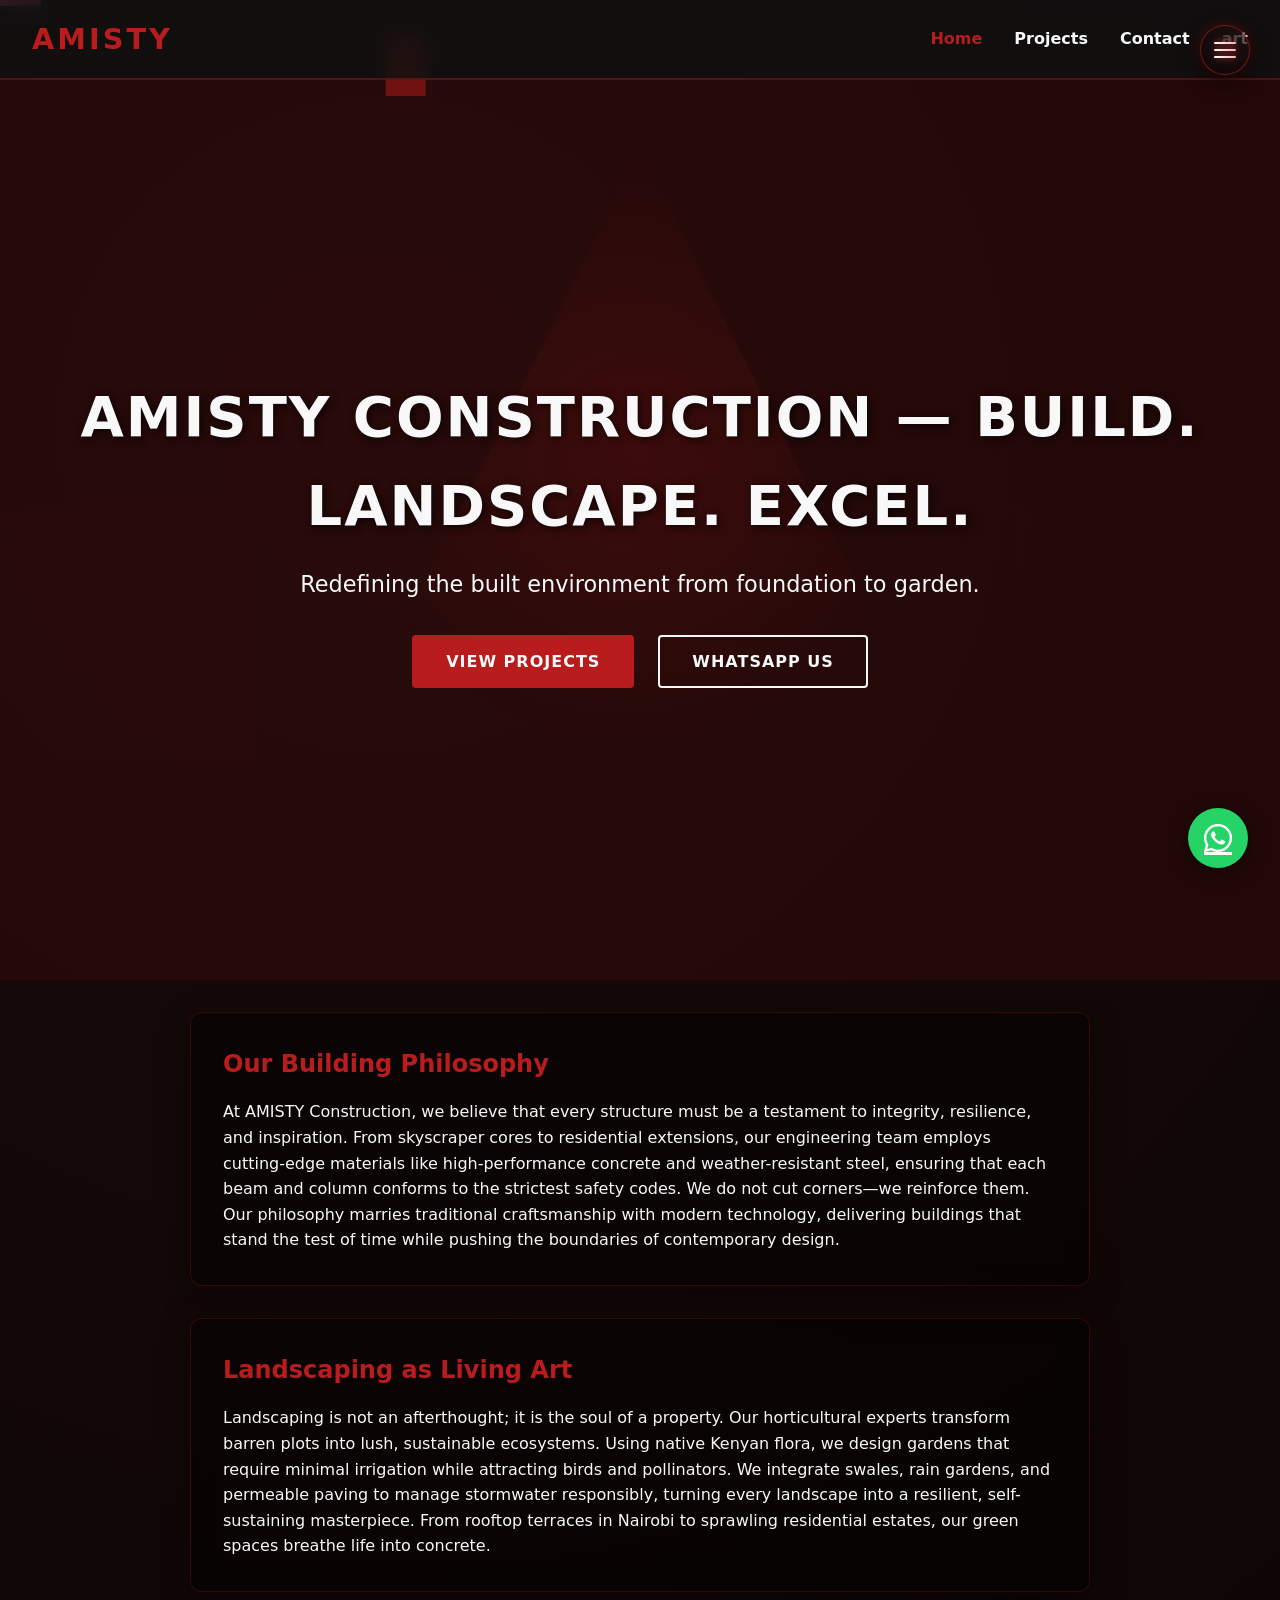
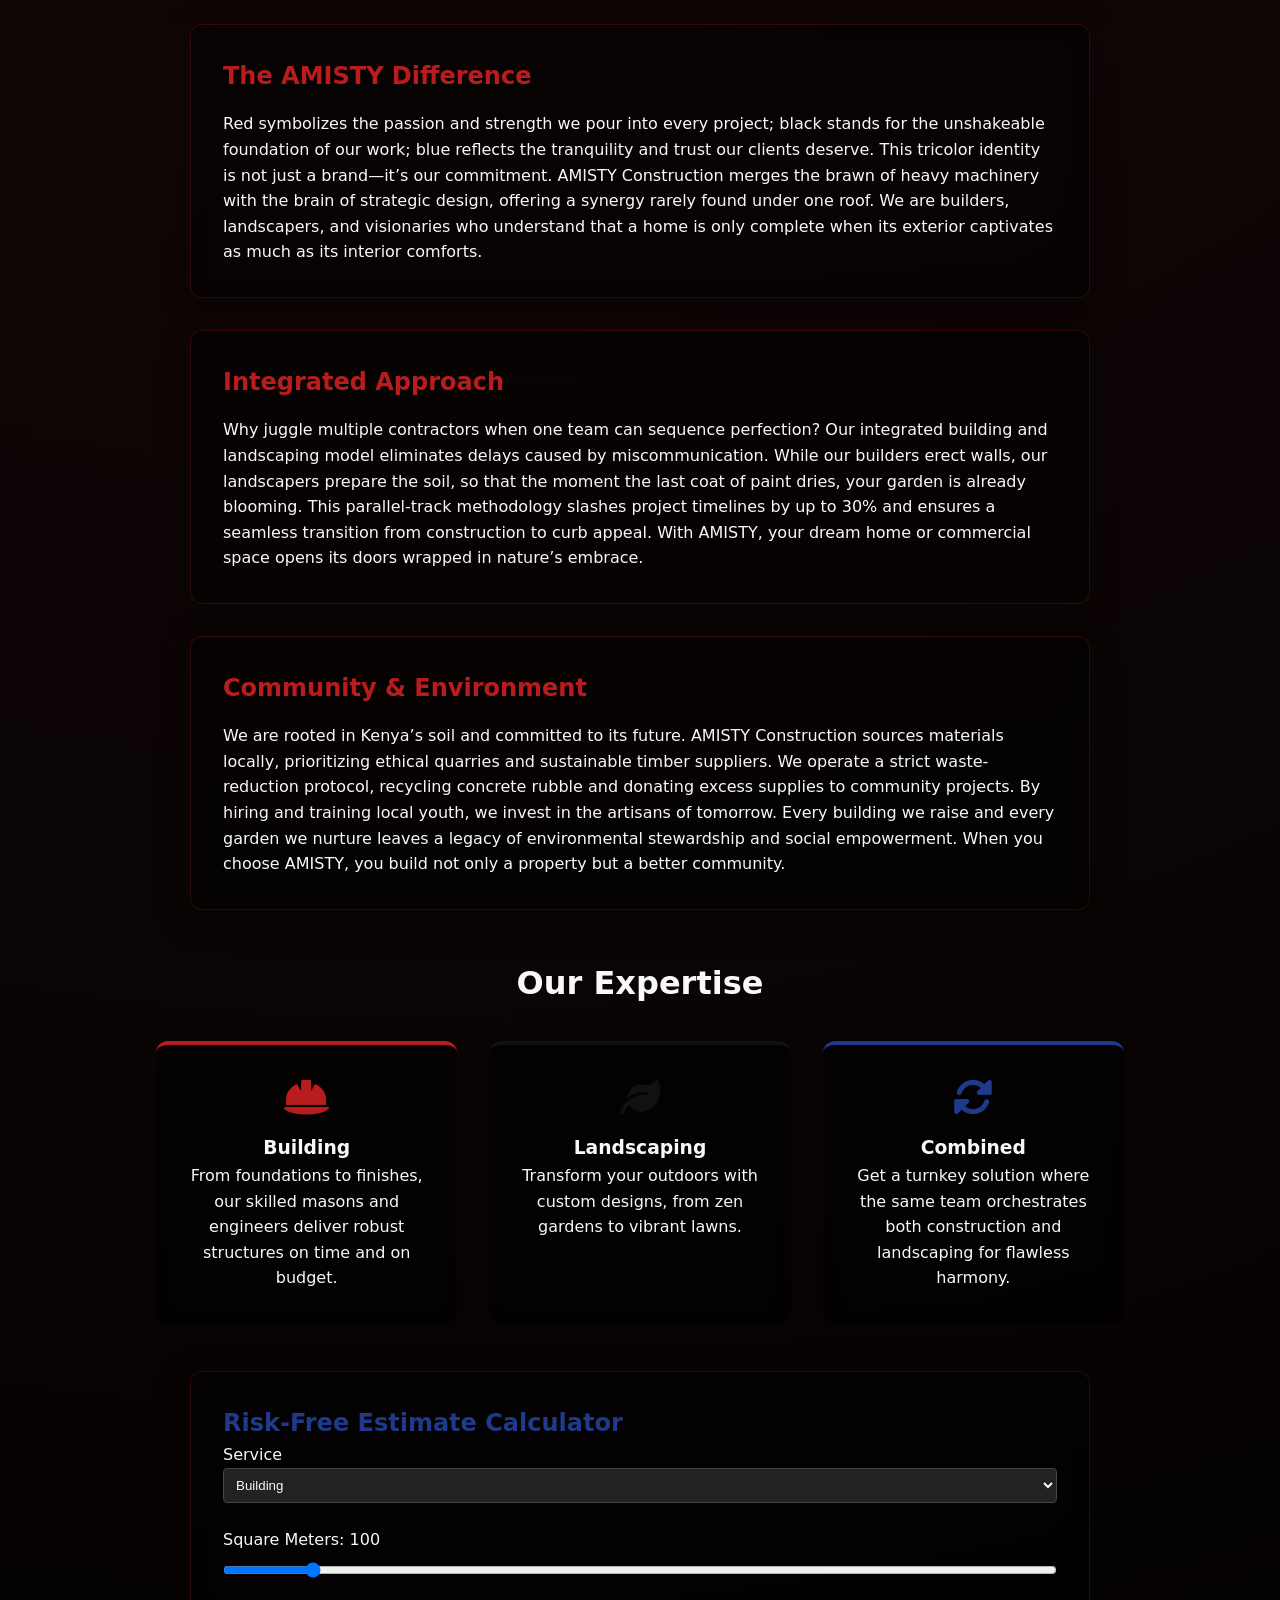
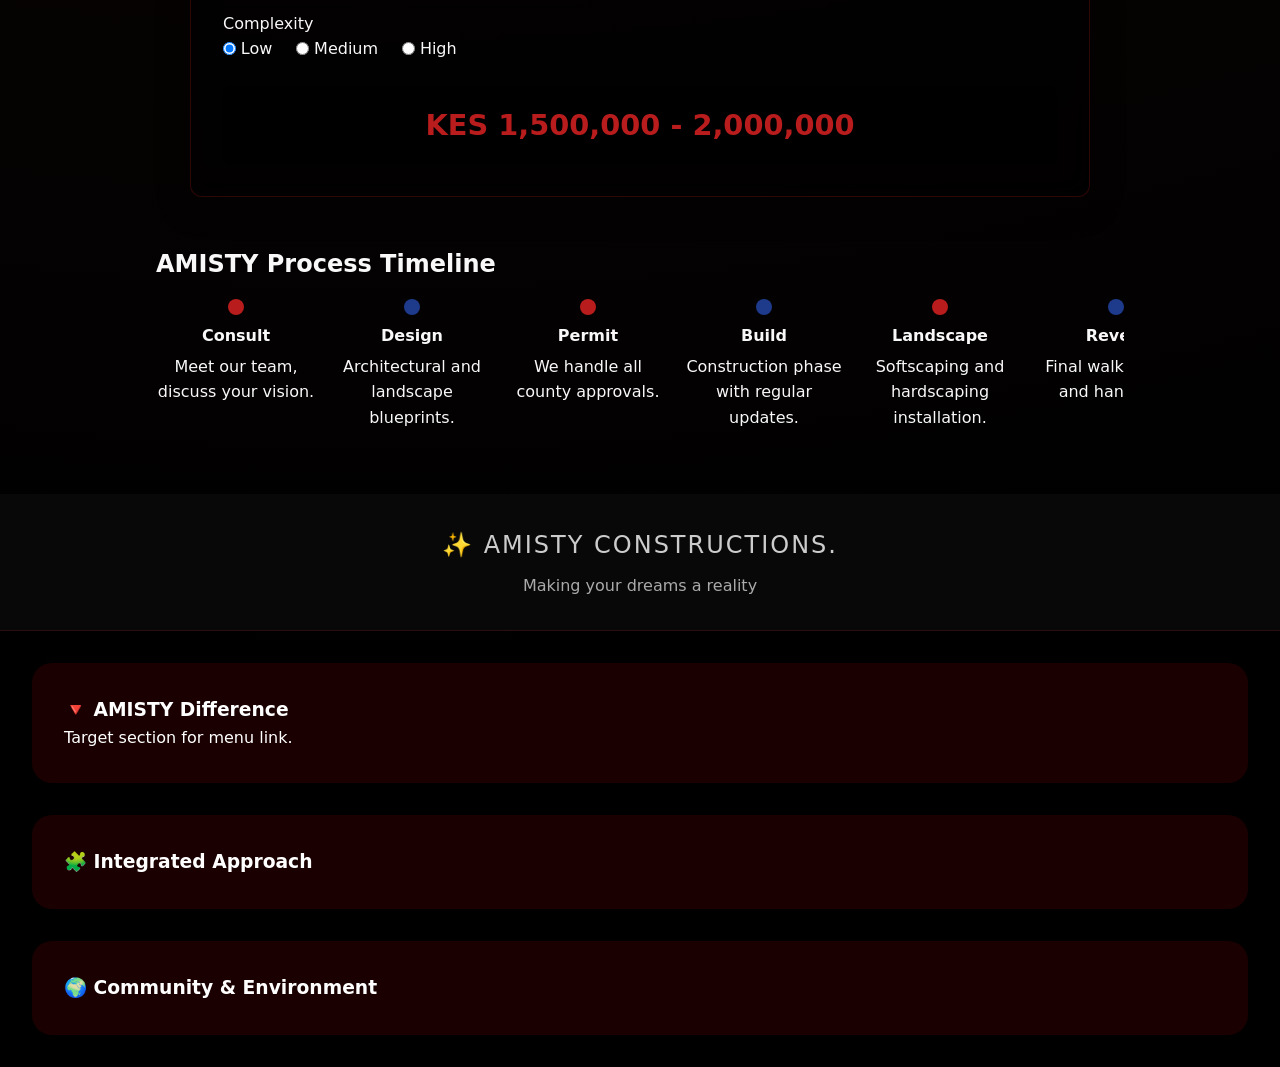
==== commit 60108a42: "Update index.html" ====
--- a/index.html
+++ b/index.html
@@ -595,8 +595,8 @@
   <!-- ANY EXISTING HEADER OR MENU (UNTOUCHED)    -->
   <!-- ========================================== -->
   <div class="demo-existing-header">
-    <h2>✨ AMISTY · EXISTING SITE HEADER</h2>
-    <p style="color:#aaa; margin-top:0.5rem;">This header remains completely independent</p>
+    <h2>✨ AMISTY CONSTRUCTIONS. </h2>
+    <p style="color:#aaa; margin-top:0.5rem;">Making your dreams a reality</p>
   </div>
 
 
@@ -756,4 +756,4 @@
 
   <script src="js/home.js"></script>
 </body>
-</html>+</html>
